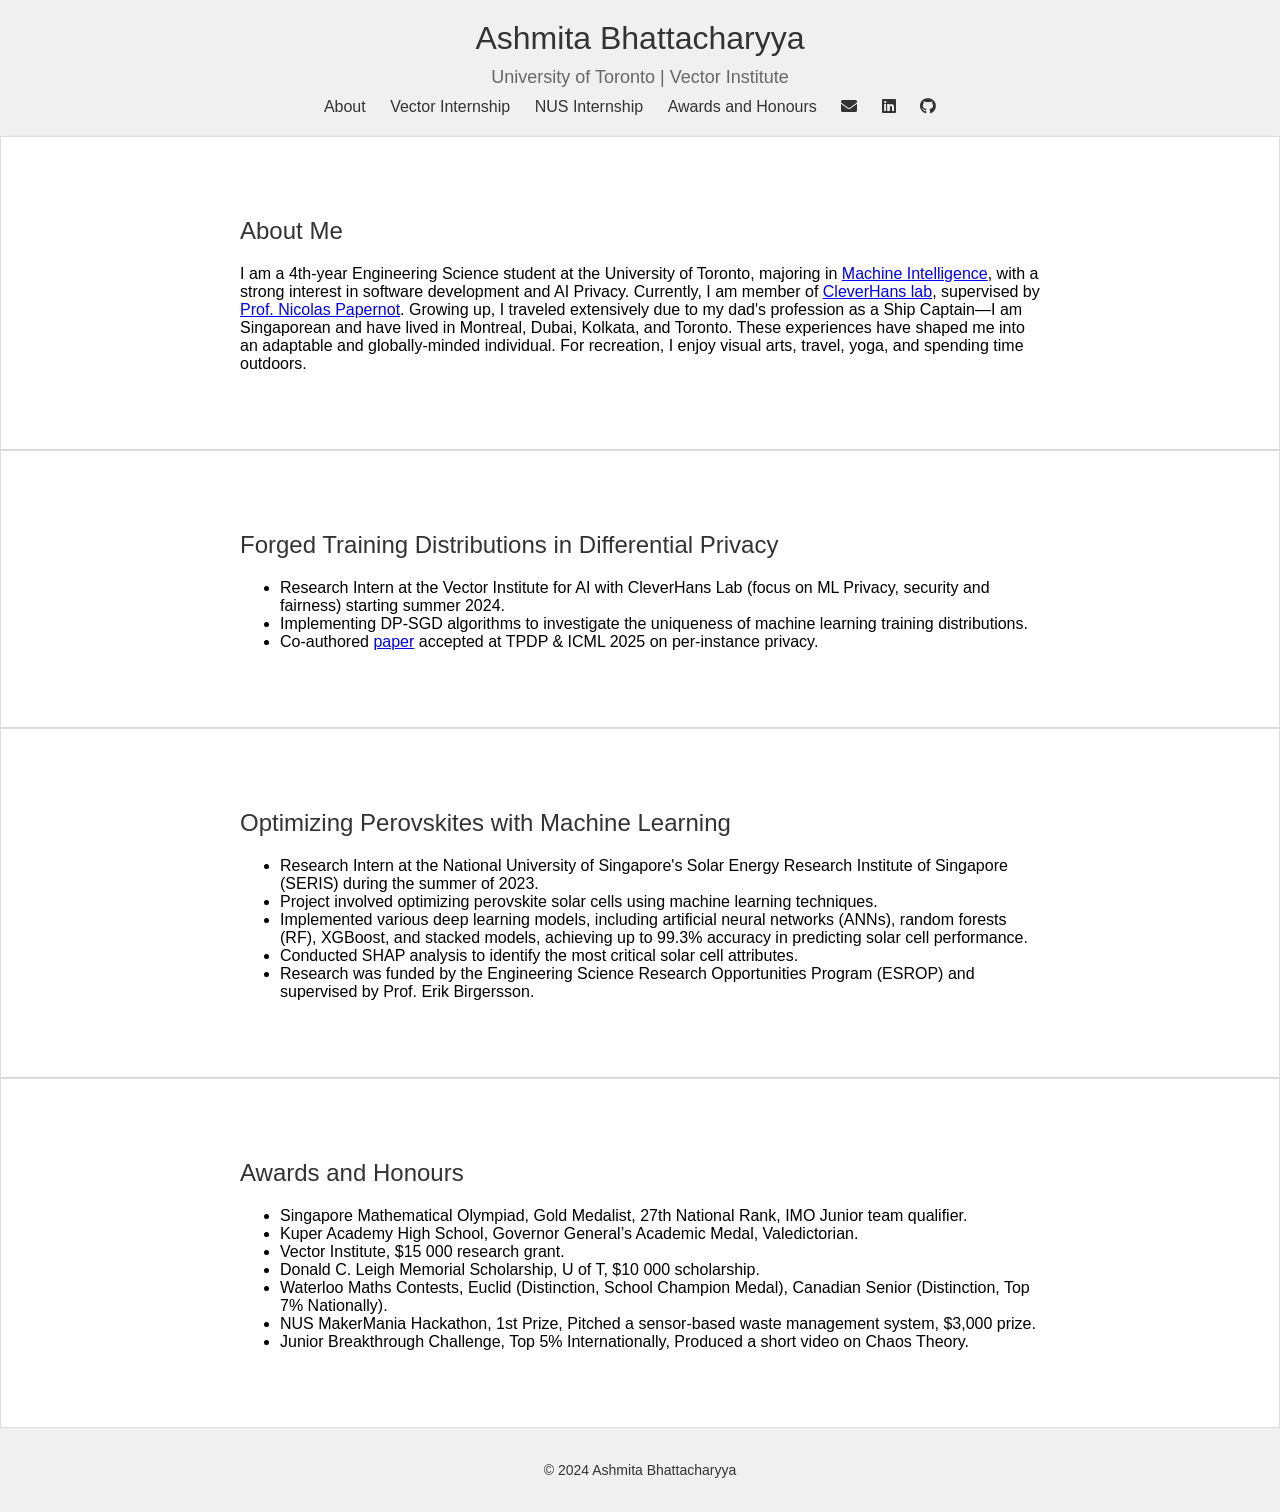
==== index.html @ 78b39b8b "Update index.html" ====
<!DOCTYPE html>
<html lang="en">
<head>
    <meta charset="UTF-8">
    <meta name="viewport" content="width=device-width, initial-scale=1.0">
    <title>Ashmita Bhattacharyya | Engineering Science, University of Toronto | Research Intern @ Vector, CleverHans Lab</title>
    <link rel="stylesheet" href="styles.css">
    <link rel="stylesheet" href="https://cdnjs.cloudflare.com/ajax/libs/font-awesome/5.15.4/css/all.min.css">
</head>
<body>
    <header>
        <h1>Ashmita Bhattacharyya</h1>
        <h2>University of Toronto | Vector Institute </h2>
        <nav>
            <ul>
                <li><a href="#about">About</a></li>
                <li><a href="#vector-internship">Vector Internship</a></li>
                <li><a href="#nus-internship">NUS Internship</a></li>
                <li><a href="#awards-honours">Awards and Honours</a></li>
                <li><a href="mailto:ashmita.bhattacharyya@mail.utoronto.ca"><i class="fas fa-envelope"></i></a></li>
                <li><a href="https://www.linkedin.com/in/ashmita-uoft/"><i class="fab fa-linkedin"></i></a></li>
                <li><a href="https://github.com/ashmxta"><i class="fab fa-github"></i></a></li>
            </ul>
        </nav>
    </header>
    
    <section id="about">
        <div class="container">
            <h2>About Me</h2>
<p>I am a 4th-year Engineering Science student at the University of Toronto, majoring in <a href="https://engsci.utoronto.ca/program/majors/machine-intelligence/">Machine Intelligence</a>, with a strong interest in software development and AI Privacy. Currently, I am member of <a href="https://cleverhans.io/members/ashmita.html">CleverHans lab</a>, supervised by <a href="https://www.papernot.fr/">Prof. Nicolas Papernot</a>. Growing up, I traveled extensively due to my dad's profession as a Ship Captain—I am Singaporean and have lived in Montreal, Dubai, Kolkata, and Toronto. These experiences have shaped me into an adaptable and globally-minded individual. For recreation, I enjoy visual arts, travel, yoga, and spending time outdoors.</p>

        </div>
    </section>
    
    <section id="vector-internship">
        <div class="container">
            <h2>Forged Training Distributions in Differential Privacy</h2>
            <ul>
                <li>Research Intern at the Vector Institute for AI with CleverHans Lab (focus on ML Privacy, security and fairness) starting summer 2024.</li>
                <li>Implementing DP-SGD algorithms to investigate the uniqueness of machine learning training distributions.</li>
                <li>Co-authored <a href="https://arxiv.org/abs/2505.18786">paper</a> accepted at TPDP & ICML 2025 on per-instance privacy.</li>
            </ul>
        </div>
    </section>
    
    <section id="nus-internship">
        <div class="container">
            <h2>Optimizing Perovskites with Machine Learning</h2>
            <ul>
                <li>Research Intern at the National University of Singapore's Solar Energy Research Institute of Singapore (SERIS) during the summer of 2023.</li>
                <li>Project involved optimizing perovskite solar cells using machine learning techniques.</li>
                <li>Implemented various deep learning models, including artificial neural networks (ANNs), random forests (RF), XGBoost, and stacked models, achieving up to 99.3% accuracy in predicting solar cell performance.</li>
                <li>Conducted SHAP analysis to identify the most critical solar cell attributes.</li>
                <li>Research was funded by the Engineering Science Research Opportunities Program (ESROP) and supervised by Prof. Erik Birgersson.</li>
            </ul>
        </div>
    </section>
    
    <section id="awards-honours">
        <div class="container">
            <h2>Awards and Honours</h2>
            <ul>
                <li>Singapore Mathematical Olympiad, Gold Medalist, 27th National Rank, IMO Junior team qualifier.
                <li>Kuper Academy High School, Governor General’s Academic Medal, Valedictorian.
                <li>Vector Institute, $15 000 research grant.
                <li>Donald C. Leigh Memorial Scholarship, U of T, $10 000 scholarship.
                <li>Waterloo Maths Contests, Euclid (Distinction, School Champion Medal), Canadian Senior (Distinction, Top 7% Nationally).
                <li>NUS MakerMania Hackathon, 1st Prize, Pitched a sensor-based waste management system, $3,000 prize.
                <li>Junior Breakthrough Challenge, Top 5% Internationally, Produced a short video on Chaos Theory.
            </ul>
        </div>
    </section>
    
    <footer>
        <p>© 2024 Ashmita Bhattacharyya</p>
    </footer>
</body>
</html>
---- styles.css ----
/* CSS styles for the academic research website */
.fade-in {
    opacity: 0;
    transition: opacity 2s;
}

body {
    font-family: 'Open Sans', sans-serif;
    margin: 0;
    padding: 0;
    background-color: #fafafa;
}

header {
    background-color: #f0f0f0;
    padding: 20px;
    text-align: center;
    box-shadow: 0px 2px 4px rgba(0, 0, 0, 0.1);
}

header h1 {
    margin: 0;
    color: #333;
    font-size: 32px;
    font-weight: 300;
}

header h2 {
    margin: 10px 0;
    color: #666;
    font-size: 18px;
    font-weight: 300;
}

nav ul {
    list-style-type: none;
    margin: 0;
    padding: 0;
}

nav ul li {
    display: inline;
    margin-right: 20px;
}

nav ul li a {
    text-decoration: none;
    color: #333;
    font-size: 16px;
    font-weight: 300;
}

nav ul li a:hover {
    color: #007bff;
}

.container {
    max-width: 800px;
    margin: 0 auto;
    padding: 20px;
}

section {
    padding: 40px 0;
    background-color: #fff;
    border: 1px solid #ddd;
    box-shadow: 0px 2px 4px rgba(0, 0, 0, 0.1);
}

section h2 {
    margin-bottom: 20px;
    color: #333;
    font-size: 24px;
    font-weight: 300;
}

.resume-item {
    margin-bottom: 20px;
}

.resume-title {
    font-weight: 300;
    margin-bottom: 5px;
    color: #333;
    font-size: 18px;
}

.resume-date {
    font-style: italic;
    margin-bottom: 5px;
    color: #666;
    font-size: 16px;
}

.resume-content {
    color: #666;
    font-size: 16px;
    line-height: 1.5;
}

footer {
    background-color: #f0f0f0;
    color: #333;
    text-align: center;
    padding: 20px;
    font-size: 14px;
}
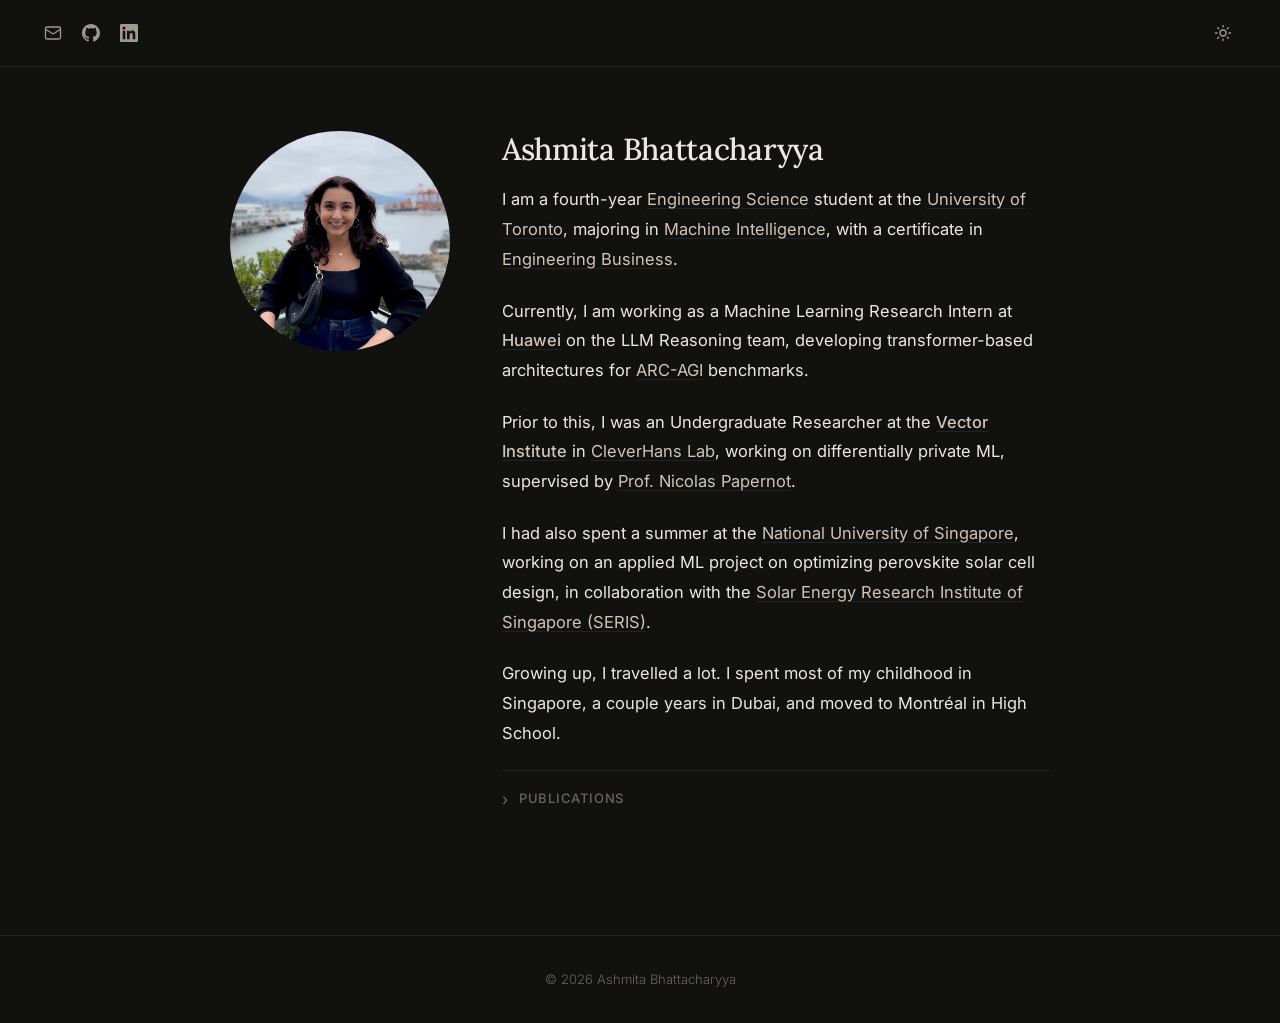
==== commit d431b281: "Major refactors" ====
--- a/index.html
+++ b/index.html
@@ -1,78 +1,78 @@
 <!DOCTYPE html>
-<html lang="en">
+<html lang="en" data-theme="dark">
 <head>
     <meta charset="UTF-8">
     <meta name="viewport" content="width=device-width, initial-scale=1.0">
-    <title>Ashmita Bhattacharyya | Engineering Science, University of Toronto | Research Intern @ Vector, CleverHans Lab</title>
+    <title>Ashmita Bhattacharyya</title>
+    <link rel="preconnect" href="https://fonts.googleapis.com">
+    <link rel="preconnect" href="https://fonts.gstatic.com" crossorigin>
+    <link href="https://fonts.googleapis.com/css2?family=Lora:ital,wght@0,400;0,500;1,400&family=Inter:wght@300;400;500&display=swap" rel="stylesheet">
     <link rel="stylesheet" href="styles.css">
-    <link rel="stylesheet" href="https://cdnjs.cloudflare.com/ajax/libs/font-awesome/5.15.4/css/all.min.css">
 </head>
 <body>
     <header>
-        <h1>Ashmita Bhattacharyya</h1>
-        <h2>University of Toronto | Vector Institute </h2>
-        <nav>
-            <ul>
-                <li><a href="#about">About</a></li>
-                <li><a href="#vector-internship">Vector Internship</a></li>
-                <li><a href="#nus-internship">NUS Internship</a></li>
-                <li><a href="#awards-honours">Awards and Honours</a></li>
-                <li><a href="mailto:ashmita.bhattacharyya@mail.utoronto.ca"><i class="fas fa-envelope"></i></a></li>
-                <li><a href="https://www.linkedin.com/in/ashmita-uoft/"><i class="fab fa-linkedin"></i></a></li>
-                <li><a href="https://github.com/ashmxta"><i class="fab fa-github"></i></a></li>
-            </ul>
-        </nav>
+        <div class="header-left">
+            <a href="mailto:ashmita.bhattacharyya@mail.utoronto.ca" aria-label="Email">
+                <svg xmlns="http://www.w3.org/2000/svg" viewBox="0 0 24 24" fill="none" stroke="currentColor" stroke-width="1.75" stroke-linecap="round" stroke-linejoin="round"><rect x="2" y="4" width="20" height="16" rx="2"/><path d="m22 7-8.97 5.7a1.94 1.94 0 0 1-2.06 0L2 7"/></svg>
+            </a>
+            <a href="https://github.com/ashmxta" aria-label="GitHub" target="_blank" rel="noopener">
+                <svg xmlns="http://www.w3.org/2000/svg" viewBox="0 0 24 24" fill="currentColor"><path d="M12 0C5.37 0 0 5.37 0 12c0 5.3 3.438 9.8 8.205 11.385.6.113.82-.258.82-.577 0-.285-.01-1.04-.015-2.04-3.338.724-4.042-1.61-4.042-1.61-.546-1.385-1.335-1.755-1.335-1.755-1.087-.744.084-.729.084-.729 1.205.084 1.838 1.236 1.838 1.236 1.07 1.835 2.809 1.305 3.495.998.108-.776.417-1.305.76-1.605-2.665-.3-5.466-1.332-5.466-5.93 0-1.31.465-2.38 1.235-3.22-.135-.303-.54-1.523.105-3.176 0 0 1.005-.322 3.3 1.23.96-.267 1.98-.399 3-.405 1.02.006 2.04.138 3 .405 2.28-1.552 3.285-1.23 3.285-1.23.645 1.653.24 2.873.12 3.176.765.84 1.23 1.91 1.23 3.22 0 4.61-2.805 5.625-5.475 5.92.42.36.81 1.096.81 2.22 0 1.606-.015 2.896-.015 3.286 0 .315.21.69.825.57C20.565 21.795 24 17.295 24 12c0-6.63-5.37-12-12-12"/></svg>
+            </a>
+            <a href="https://www.linkedin.com/in/ashmita-uoft/" aria-label="LinkedIn" target="_blank" rel="noopener">
+                <svg xmlns="http://www.w3.org/2000/svg" viewBox="0 0 24 24" fill="currentColor"><path d="M20.447 20.452h-3.554v-5.569c0-1.328-.027-3.037-1.852-3.037-1.853 0-2.136 1.445-2.136 2.939v5.667H9.351V9h3.414v1.561h.046c.477-.9 1.637-1.85 3.37-1.85 3.601 0 4.267 2.37 4.267 5.455v6.286zM5.337 7.433a2.062 2.062 0 0 1-2.063-2.065 2.064 2.064 0 1 1 2.063 2.065zm1.782 13.019H3.555V9h3.564v11.452zM22.225 0H1.771C.792 0 0 .774 0 1.729v20.542C0 23.227.792 24 1.771 24h20.451C23.2 24 24 23.227 24 22.271V1.729C24 .774 23.2 0 22.222 0h.003z"/></svg>
+            </a>
+        </div>
+        <button class="theme-toggle" aria-label="Toggle theme">
+            <svg class="icon-sun" xmlns="http://www.w3.org/2000/svg" viewBox="0 0 24 24" fill="none" stroke="currentColor" stroke-width="1.75" stroke-linecap="round" stroke-linejoin="round"><circle cx="12" cy="12" r="4"/><path d="M12 2v2M12 20v2M4.93 4.93l1.41 1.41M17.66 17.66l1.41 1.41M2 12h2M20 12h2M6.34 17.66l-1.41 1.41M19.07 4.93l-1.41 1.41"/></svg>
+            <svg class="icon-moon" xmlns="http://www.w3.org/2000/svg" viewBox="0 0 24 24" fill="none" stroke="currentColor" stroke-width="1.75" stroke-linecap="round" stroke-linejoin="round"><path d="M12 3a6 6 0 0 0 9 9 9 9 0 1 1-9-9z"/></svg>
+        </button>
     </header>
-    
-    <section id="about">
-        <div class="container">
-            <h2>About Me</h2>
-<p>I am a 4th-year Engineering Science student at the University of Toronto, majoring in <a href="https://engsci.utoronto.ca/program/majors/machine-intelligence/">Machine Intelligence</a>, with a strong interest in software development and AI Privacy. Currently, I am member of <a href="https://cleverhans.io/members/ashmita.html">CleverHans lab</a>, supervised by <a href="https://www.papernot.fr/">Prof. Nicolas Papernot</a>. Growing up, I traveled extensively due to my dad's profession as a Ship Captain—I am Singaporean and have lived in Montreal, Dubai, Kolkata, and Toronto. These experiences have shaped me into an adaptable and globally-minded individual. For recreation, I enjoy visual arts, travel, yoga, and spending time outdoors.</p>
 
+    <main>
+        <div class="layout">
+            <aside class="photo-col">
+                <img class="headshot" src="headshot.jpeg" alt="Ashmita Bhattacharyya">
+            </aside>
+            <div class="text-col">
+                <h1>Ashmita Bhattacharyya</h1>
+
+                <p>I am a fourth-year <a href="https://engsci.utoronto.ca/program/what-is-engsci/" target="_blank" rel="noopener">Engineering Science</a> student at the <a href="https://www.utoronto.ca/" target="_blank" rel="noopener">University of Toronto</a>, majoring in <a href="https://engsci.utoronto.ca/program/majors/machine-intelligence/" target="_blank" rel="noopener">Machine Intelligence</a>, with a certificate in <a href="https://undergrad.engineering.utoronto.ca/academics-registration/engineering-minors-certificates/engineering-business-certificate/" target="_blank" rel="noopener">Engineering Business</a>.</p>
+
+                <p>Currently, I am working as a Machine Learning Research Intern at <a href="https://www.huawei.com/en/corporate-information" target="_blank" rel="noopener"><strong>Huawei</strong></a> on the LLM Reasoning team, developing transformer-based architectures for <a href="https://arcprize.org/arc-agi" target="_blank" rel="noopener">ARC-AGI</a> benchmarks.</p>
+
+                <p>Prior to this, I was an Undergraduate Researcher at the <a href="https://vectorinstitute.ai/" target="_blank" rel="noopener"><strong>Vector Institute</strong></a> in <a href="https://cleverhans.io/" target="_blank" rel="noopener">CleverHans Lab</a>, working on differentially private ML, supervised by <a href="https://www.papernot.fr/" target="_blank" rel="noopener">Prof. Nicolas Papernot</a>.</p>
+
+                <p>I had also spent a summer at the <a href="https://www.nus.edu.sg/" target="_blank" rel="noopener">National University of Singapore</a>, working on an applied ML project on optimizing perovskite solar cell design, in collaboration with the <a href="https://www.seris.nus.edu.sg/" target="_blank" rel="noopener">Solar Energy Research Institute of Singapore (SERIS)</a>.</p>
+
+                <p>Growing up, I travelled a lot. I spent most of my childhood in Singapore, a couple years in Dubai, and moved to Montréal in High School.</p>
+
+                <details>
+                    <summary>Publications</summary>
+                    <div class="details-content">
+                        <div class="publication">
+                            <span class="pub-venue">ICLR 2026, LIT Workshop</span>
+                            <p><a href="https://openreview.net/forum?id=o1KnUEh8Nj#discussion" target="_blank" rel="noopener"><em>One Step Forward and K Steps Back: Better Reasoning with Denoising Recursion Models</em></a></p>
+                        </div>
+                        <div class="publication">
+                            <span class="pub-venue">ICML 2025, TPDP Workshop</span>
+                            <p><a href="https://arxiv.org/abs/2505.18786" target="_blank" rel="noopener"><em>Leveraging Per-Instance Privacy for Machine Unlearning</em></a></p>
+                        </div>
+                    </div>
+                </details>
+            </div>
         </div>
-    </section>
-    
-    <section id="vector-internship">
-        <div class="container">
-            <h2>Forged Training Distributions in Differential Privacy</h2>
-            <ul>
-                <li>Research Intern at the Vector Institute for AI with CleverHans Lab (focus on ML Privacy, security and fairness) starting summer 2024.</li>
-                <li>Implementing DP-SGD algorithms to investigate the uniqueness of machine learning training distributions.</li>
-                <li>Co-authored <a href="https://arxiv.org/abs/2505.18786">paper</a> accepted at TPDP & ICML 2025 on per-instance privacy.</li>
-            </ul>
-        </div>
-    </section>
-    
-    <section id="nus-internship">
-        <div class="container">
-            <h2>Optimizing Perovskites with Machine Learning</h2>
-            <ul>
-                <li>Research Intern at the National University of Singapore's Solar Energy Research Institute of Singapore (SERIS) during the summer of 2023.</li>
-                <li>Project involved optimizing perovskite solar cells using machine learning techniques.</li>
-                <li>Implemented various deep learning models, including artificial neural networks (ANNs), random forests (RF), XGBoost, and stacked models, achieving up to 99.3% accuracy in predicting solar cell performance.</li>
-                <li>Conducted SHAP analysis to identify the most critical solar cell attributes.</li>
-                <li>Research was funded by the Engineering Science Research Opportunities Program (ESROP) and supervised by Prof. Erik Birgersson.</li>
-            </ul>
-        </div>
-    </section>
-    
-    <section id="awards-honours">
-        <div class="container">
-            <h2>Awards and Honours</h2>
-            <ul>
-                <li>Singapore Mathematical Olympiad, Gold Medalist, 27th National Rank, IMO Junior team qualifier.
-                <li>Kuper Academy High School, Governor General’s Academic Medal, Valedictorian.
-                <li>Vector Institute, $15 000 research grant.
-                <li>Donald C. Leigh Memorial Scholarship, U of T, $10 000 scholarship.
-                <li>Waterloo Maths Contests, Euclid (Distinction, School Champion Medal), Canadian Senior (Distinction, Top 7% Nationally).
-                <li>NUS MakerMania Hackathon, 1st Prize, Pitched a sensor-based waste management system, $3,000 prize.
-                <li>Junior Breakthrough Challenge, Top 5% Internationally, Produced a short video on Chaos Theory.
-            </ul>
-        </div>
-    </section>
-    
+    </main>
+
     <footer>
-        <p>© 2024 Ashmita Bhattacharyya</p>
+        <p>© 2026 Ashmita Bhattacharyya</p>
     </footer>
+
+    <script>
+        const toggle = document.querySelector('.theme-toggle');
+        const html = document.documentElement;
+        toggle.addEventListener('click', () => {
+            html.dataset.theme = html.dataset.theme === 'dark' ? 'light' : 'dark';
+        });
+    </script>
 </body>
 </html>
--- a/styles.css
+++ b/styles.css
@@ -1,107 +1,387 @@
-/* CSS styles for the academic research website */
-.fade-in {
-    opacity: 0;
-    transition: opacity 2s;
-}
-
-body {
-    font-family: 'Open Sans', sans-serif;
+/* ── Fonts ─────────────────────────────────────────────────────── */
+/* Lora: serif for headings — editorial, refined                   */
+/* Inter: sans-serif for body — clean, modern                      */
+
+/* ── Theme tokens ──────────────────────────────────────────────── */
+[data-theme="dark"] {
+    --bg:           #111110;
+    --bg-header:    #111110;
+    --surface:      #161614;
+    --text:         #ede8e3;
+    --text-dim:     #a09890;
+    --muted:        #6b6460;
+    --border:       #252320;
+    --link:         #d4c4b4;
+    --link-hover:   #ede8e3;
+    --accent:       #c9a97a;
+}
+
+[data-theme="light"] {
+    --bg:           #f7f4f0;
+    --bg-header:    #f7f4f0;
+    --surface:      #f0ece7;
+    --text:         #1c1917;
+    --text-dim:     #57534e;
+    --muted:        #a8a29e;
+    --border:       #e2ddd8;
+    --link:         #292524;
+    --link-hover:   #000;
+    --accent:       #9a6f3a;
+}
+
+/* ── Reset ─────────────────────────────────────────────────────── */
+*, *::before, *::after {
+    box-sizing: border-box;
     margin: 0;
     padding: 0;
-    background-color: #fafafa;
-}
-
+}
+
+/* ── Base ──────────────────────────────────────────────────────── */
+body {
+    font-family: 'Inter', -apple-system, BlinkMacSystemFont, sans-serif;
+    font-weight: 400;
+    background: var(--bg);
+    color: var(--text);
+    font-size: 16.5px;
+    line-height: 1.8;
+    transition: background 0.25s ease, color 0.25s ease;
+    -webkit-font-smoothing: antialiased;
+}
+
+/* ── Header ────────────────────────────────────────────────────── */
 header {
-    background-color: #f0f0f0;
-    padding: 20px;
+    display: flex;
+    justify-content: space-between;
+    align-items: center;
+    padding: 20px 44px;
+    border-bottom: 1px solid var(--border);
+    position: sticky;
+    top: 0;
+    background: var(--bg-header);
+    z-index: 100;
+    transition: background 0.25s ease, border-color 0.25s ease;
+}
+
+.header-left {
+    display: flex;
+    gap: 20px;
+    align-items: center;
+}
+
+.header-left a {
+    color: var(--text-dim);
+    display: flex;
+    align-items: center;
+    transition: color 0.15s;
+}
+
+.header-left a:hover {
+    color: var(--text);
+}
+
+.header-left svg {
+    width: 18px;
+    height: 18px;
+}
+
+/* ── Theme toggle ──────────────────────────────────────────────── */
+.theme-toggle {
+    background: none;
+    border: none;
+    cursor: pointer;
+    color: var(--text-dim);
+    padding: 4px;
+    display: flex;
+    align-items: center;
+    transition: color 0.15s;
+}
+
+.theme-toggle:hover {
+    color: var(--text);
+}
+
+.theme-toggle svg {
+    width: 18px;
+    height: 18px;
+}
+
+[data-theme="dark"]  .icon-moon { display: none; }
+[data-theme="dark"]  .icon-sun  { display: block; }
+[data-theme="light"] .icon-sun  { display: none; }
+[data-theme="light"] .icon-moon { display: block; }
+
+/* ── Layout ────────────────────────────────────────────────────── */
+main {
+    max-width: 900px;
+    margin: 0 auto;
+    padding: 64px 40px 100px;
+}
+
+.layout {
+    display: flex;
+    gap: 52px;
+    align-items: flex-start;
+}
+
+.photo-col {
+    flex-shrink: 0;
+    width: 220px;
+}
+
+.headshot {
+    width: 220px;
+    height: 220px;
+    border-radius: 50%;
+    object-fit: cover;
+    object-position: center top;
+    display: block;
+    filter: grayscale(8%);
+}
+
+.text-col {
+    flex: 1;
+    min-width: 0;
+}
+
+.text-col h1 {
+    font-family: 'Lora', Georgia, serif;
+    font-size: 1.9rem;
+    font-weight: 500;
+    line-height: 1.2;
+    color: var(--text);
+    margin-bottom: 18px;
+    letter-spacing: -0.01em;
+}
+
+/* ── Content ───────────────────────────────────────────────────── */
+.text-col p {
+    margin-bottom: 22px;
+    color: var(--text);
+}
+
+.text-col strong {
+    font-weight: 500;
+}
+
+.text-col a {
+    color: var(--link);
+    text-decoration: underline;
+    text-underline-offset: 3px;
+    text-decoration-color: var(--border);
+    transition: color 0.15s, text-decoration-color 0.15s;
+}
+
+.text-col a:hover {
+    color: var(--link-hover);
+    text-decoration-color: var(--text-dim);
+}
+
+/* ── Collapsibles ──────────────────────────────────────────────── */
+details {
+    margin-bottom: 22px;
+    border-top: 1px solid var(--border);
+    padding-top: 16px;
+    transition: border-color 0.25s ease;
+}
+
+summary {
+    cursor: pointer;
+    list-style: none;
+    display: flex;
+    align-items: center;
+    gap: 10px;
+    font-size: 13px;
+    font-weight: 500;
+    letter-spacing: 0.06em;
+    text-transform: uppercase;
+    color: var(--muted);
+    padding-bottom: 2px;
+    user-select: none;
+    width: fit-content;
+    transition: color 0.15s;
+}
+
+summary:hover {
+    color: var(--text-dim);
+}
+
+summary::-webkit-details-marker {
+    display: none;
+}
+
+summary::before {
+    content: '›';
+    font-size: 16px;
+    line-height: 1;
+    display: inline-block;
+    transition: transform 0.18s ease;
+}
+
+details[open] summary::before {
+    transform: rotate(90deg);
+}
+
+.details-content {
+    padding: 20px 0 4px 0;
+}
+
+/* internship entries */
+.internship {
+    margin-bottom: 6px;
+}
+
+.internship-header {
+    display: flex;
+    justify-content: space-between;
+    align-items: baseline;
+    gap: 12px;
+    margin-bottom: 3px;
+    flex-wrap: wrap;
+}
+
+.org {
+    font-weight: 500;
+    font-size: 14.5px;
+    color: var(--text);
+}
+
+.date {
+    font-size: 13px;
+    color: var(--muted);
+    white-space: nowrap;
+    font-weight: 300;
+}
+
+.role {
+    font-size: 13px;
+    color: var(--muted);
+    margin-bottom: 10px;
+    font-weight: 300;
+}
+
+.internship p {
+    font-size: 14.5px;
+    color: var(--text-dim);
+    line-height: 1.75;
+}
+
+/* publications */
+.publication {
+    margin-bottom: 20px;
+}
+
+.publication:last-child {
+    margin-bottom: 0;
+}
+
+.pub-venue {
+    display: block;
+    font-size: 12px;
+    font-weight: 500;
+    letter-spacing: 0.05em;
+    text-transform: uppercase;
+    color: var(--accent);
+    margin-bottom: 4px;
+}
+
+.publication p {
+    font-size: 14.5px;
+    color: var(--text-dim);
+    line-height: 1.65;
+}
+
+.publication p em {
+    font-family: 'Lora', Georgia, serif;
+    font-size: 15px;
+    color: var(--text);
+    font-style: italic;
+}
+
+.publication a {
+    color: var(--text);
+    text-decoration: underline;
+    text-underline-offset: 3px;
+    text-decoration-color: var(--border);
+    transition: text-decoration-color 0.15s;
+}
+
+.publication a:hover {
+    text-decoration-color: var(--text-dim);
+}
+
+/* awards */
+.awards-list {
+    list-style: none;
+    padding: 0;
+}
+
+.awards-list li {
+    font-size: 14.5px;
+    color: var(--text-dim);
+    line-height: 1.65;
+    padding: 8px 0;
+    border-bottom: 1px solid var(--border);
+    display: flex;
+    gap: 10px;
+    flex-wrap: wrap;
+}
+
+.awards-list li:last-child {
+    border-bottom: none;
+}
+
+.award-name {
+    font-weight: 500;
+    color: var(--text);
+    white-space: nowrap;
+}
+
+/* ── Footer ────────────────────────────────────────────────────── */
+footer {
     text-align: center;
-    box-shadow: 0px 2px 4px rgba(0, 0, 0, 0.1);
-}
-
-header h1 {
-    margin: 0;
-    color: #333;
-    font-size: 32px;
+    padding: 32px 24px;
+    font-size: 13px;
     font-weight: 300;
-}
-
-header h2 {
-    margin: 10px 0;
-    color: #666;
-    font-size: 18px;
-    font-weight: 300;
-}
-
-nav ul {
-    list-style-type: none;
-    margin: 0;
-    padding: 0;
-}
-
-nav ul li {
-    display: inline;
-    margin-right: 20px;
-}
-
-nav ul li a {
-    text-decoration: none;
-    color: #333;
-    font-size: 16px;
-    font-weight: 300;
-}
-
-nav ul li a:hover {
-    color: #007bff;
-}
-
-.container {
-    max-width: 800px;
-    margin: 0 auto;
-    padding: 20px;
-}
-
-section {
-    padding: 40px 0;
-    background-color: #fff;
-    border: 1px solid #ddd;
-    box-shadow: 0px 2px 4px rgba(0, 0, 0, 0.1);
-}
-
-section h2 {
-    margin-bottom: 20px;
-    color: #333;
-    font-size: 24px;
-    font-weight: 300;
-}
-
-.resume-item {
-    margin-bottom: 20px;
-}
-
-.resume-title {
-    font-weight: 300;
-    margin-bottom: 5px;
-    color: #333;
-    font-size: 18px;
-}
-
-.resume-date {
-    font-style: italic;
-    margin-bottom: 5px;
-    color: #666;
-    font-size: 16px;
-}
-
-.resume-content {
-    color: #666;
-    font-size: 16px;
-    line-height: 1.5;
-}
-
-footer {
-    background-color: #f0f0f0;
-    color: #333;
-    text-align: center;
-    padding: 20px;
-    font-size: 14px;
-}
+    color: var(--muted);
+    border-top: 1px solid var(--border);
+    transition: border-color 0.25s ease;
+}
+
+/* ── Responsive ────────────────────────────────────────────────── */
+@media (max-width: 600px) {
+    header {
+        padding: 18px 20px;
+    }
+
+    main {
+        padding: 40px 20px 80px;
+    }
+
+    .layout {
+        flex-direction: column;
+        gap: 24px;
+    }
+
+    .photo-col {
+        width: auto;
+    }
+
+    .headshot {
+        width: 110px;
+        height: 110px;
+    }
+
+    .text-col h1 {
+        font-size: 1.5rem;
+    }
+
+    .internship-header {
+        flex-direction: column;
+        gap: 1px;
+    }
+
+    .awards-list li {
+        flex-direction: column;
+        gap: 2px;
+    }
+}
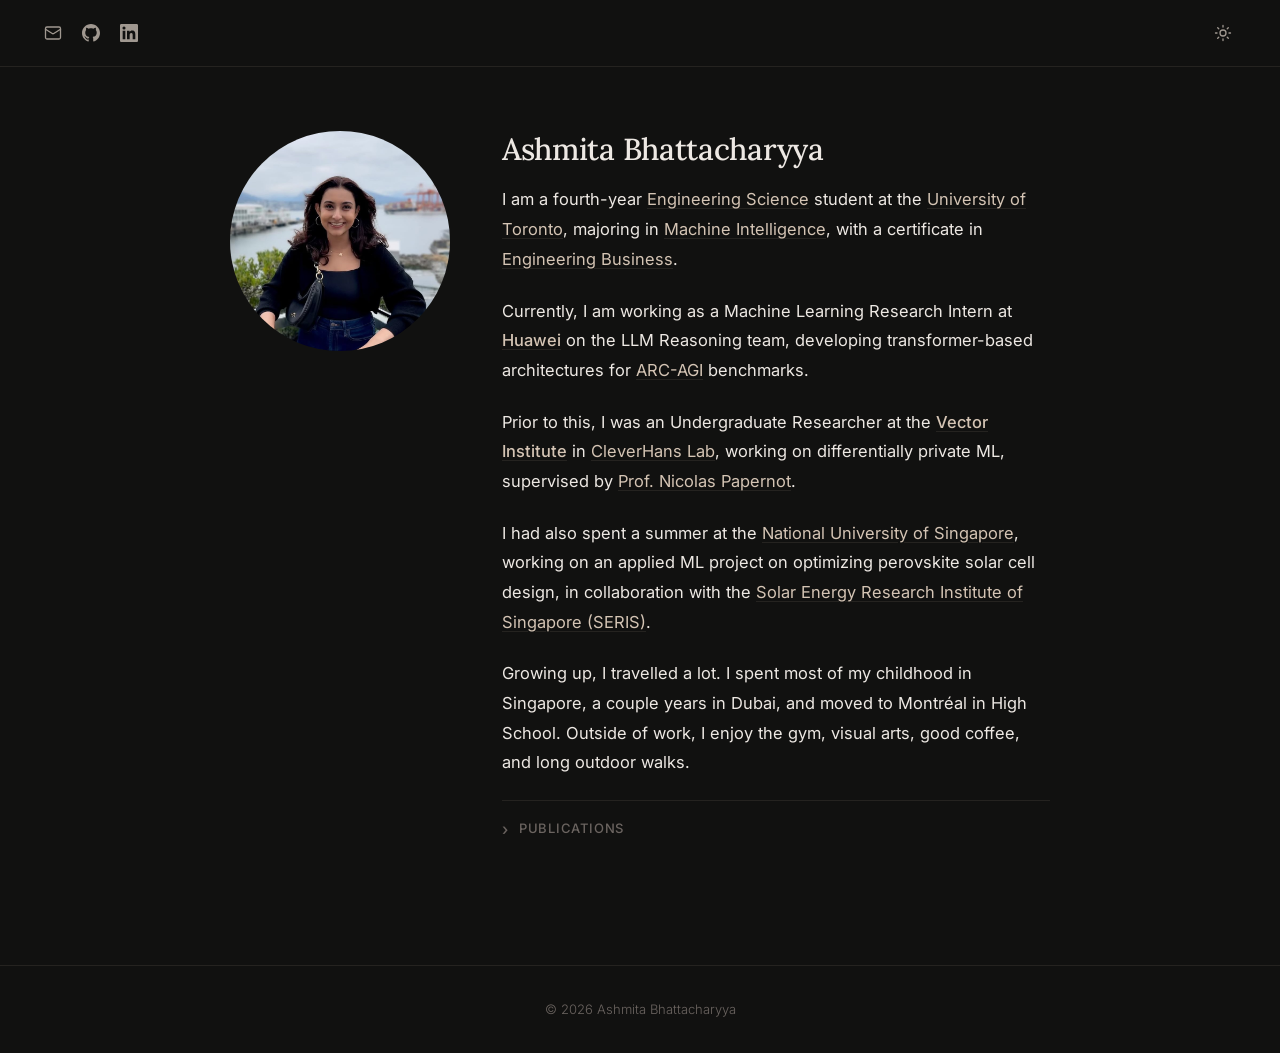
==== commit d8f1d15a: "Personality edit" ====
--- a/index.html
+++ b/index.html
@@ -44,7 +44,7 @@
 
                 <p>I had also spent a summer at the <a href="https://www.nus.edu.sg/" target="_blank" rel="noopener">National University of Singapore</a>, working on an applied ML project on optimizing perovskite solar cell design, in collaboration with the <a href="https://www.seris.nus.edu.sg/" target="_blank" rel="noopener">Solar Energy Research Institute of Singapore (SERIS)</a>.</p>
 
-                <p>Growing up, I travelled a lot. I spent most of my childhood in Singapore, a couple years in Dubai, and moved to Montréal in High School.</p>
+                <p>Growing up, I travelled a lot. I spent most of my childhood in Singapore, a couple years in Dubai, and moved to Montréal in High School. Outside of work, I enjoy the gym, visual arts, good coffee, and long outdoor walks.</p>
 
                 <details>
                     <summary>Publications</summary>
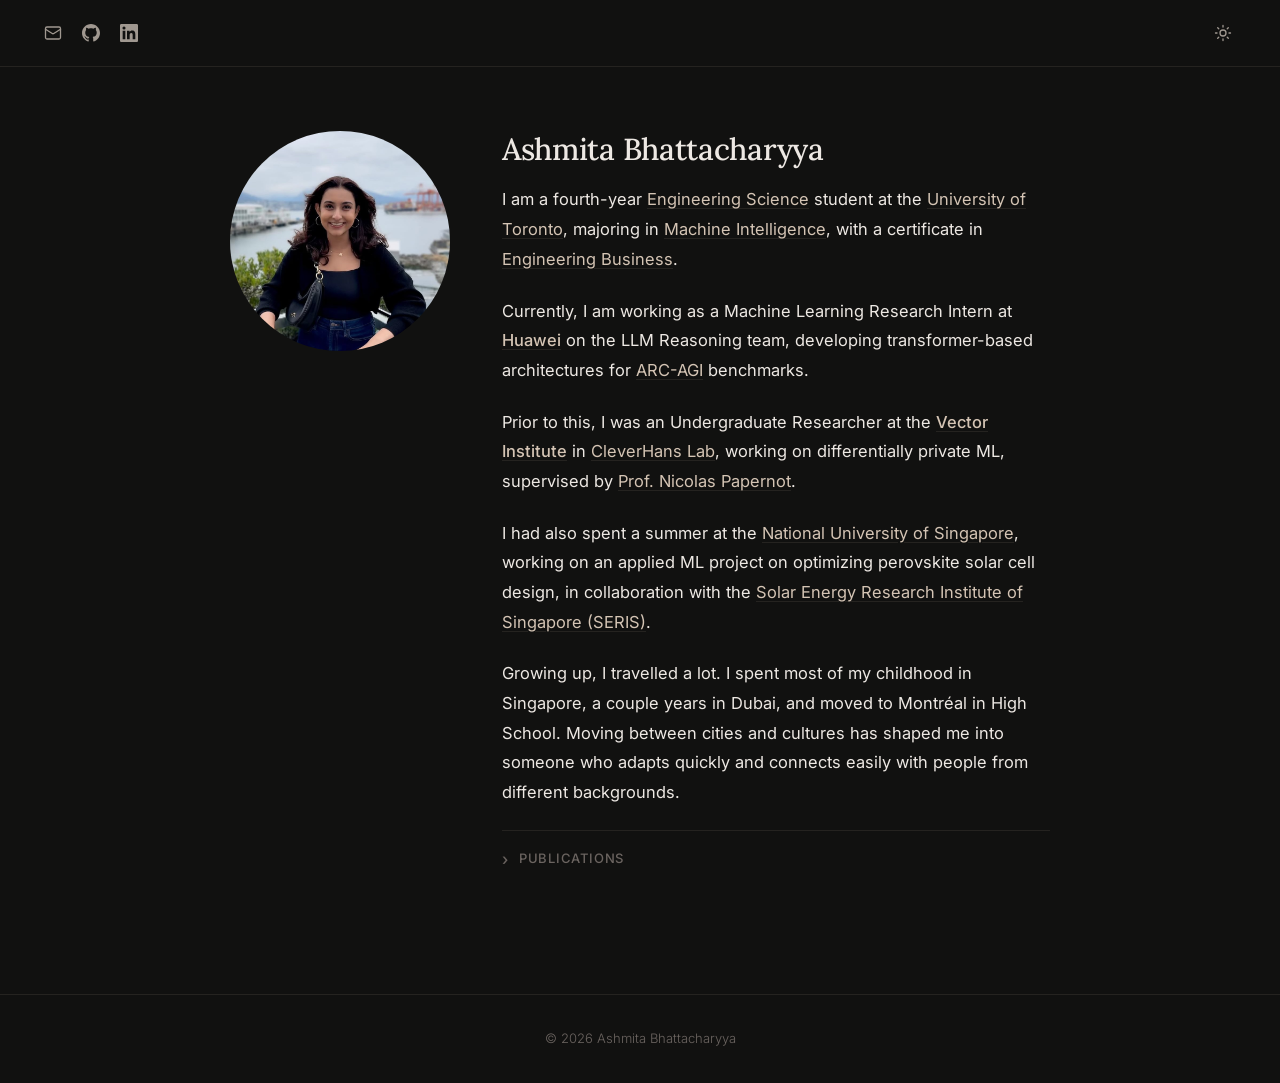
==== commit f2934e1d: "Minor textual changes" ====
--- a/index.html
+++ b/index.html
@@ -44,7 +44,7 @@
 
                 <p>I had also spent a summer at the <a href="https://www.nus.edu.sg/" target="_blank" rel="noopener">National University of Singapore</a>, working on an applied ML project on optimizing perovskite solar cell design, in collaboration with the <a href="https://www.seris.nus.edu.sg/" target="_blank" rel="noopener">Solar Energy Research Institute of Singapore (SERIS)</a>.</p>
 
-                <p>Growing up, I travelled a lot. I spent most of my childhood in Singapore, a couple years in Dubai, and moved to Montréal in High School. Outside of work, I enjoy the gym, visual arts, good coffee, and long outdoor walks.</p>
+                <p>Growing up, I travelled a lot. I spent most of my childhood in Singapore, a couple years in Dubai, and moved to Montréal in High School. Moving between cities and cultures has shaped me into someone who adapts quickly and connects easily with people from different backgrounds.</p>
 
                 <details>
                     <summary>Publications</summary>
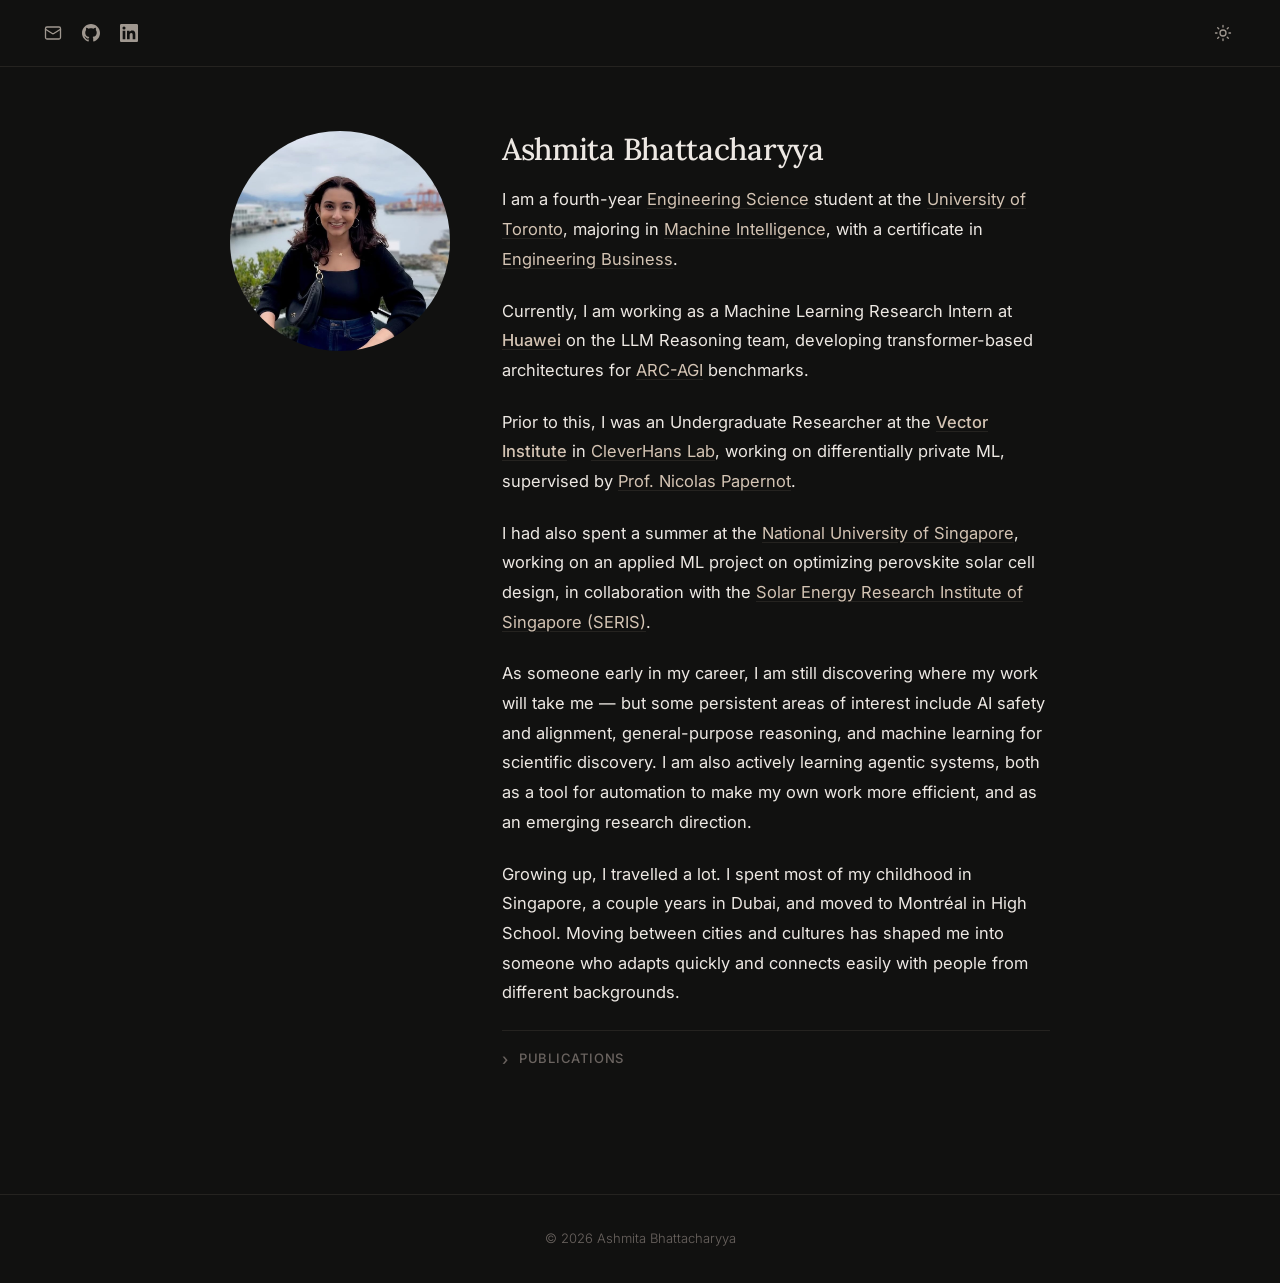
==== commit a9f12ed1: "Research interests section added" ====
--- a/index.html
+++ b/index.html
@@ -44,6 +44,8 @@
 
                 <p>I had also spent a summer at the <a href="https://www.nus.edu.sg/" target="_blank" rel="noopener">National University of Singapore</a>, working on an applied ML project on optimizing perovskite solar cell design, in collaboration with the <a href="https://www.seris.nus.edu.sg/" target="_blank" rel="noopener">Solar Energy Research Institute of Singapore (SERIS)</a>.</p>
 
+                <p>As someone early in my career, I am still discovering where my work will take me — but some persistent areas of interest include AI safety and alignment, general-purpose reasoning, and machine learning for scientific discovery. I am also actively learning agentic systems, both as a tool for automation to make my own work more efficient, and as an emerging research direction.</p>
+
                 <p>Growing up, I travelled a lot. I spent most of my childhood in Singapore, a couple years in Dubai, and moved to Montréal in High School. Moving between cities and cultures has shaped me into someone who adapts quickly and connects easily with people from different backgrounds.</p>
 
                 <details>
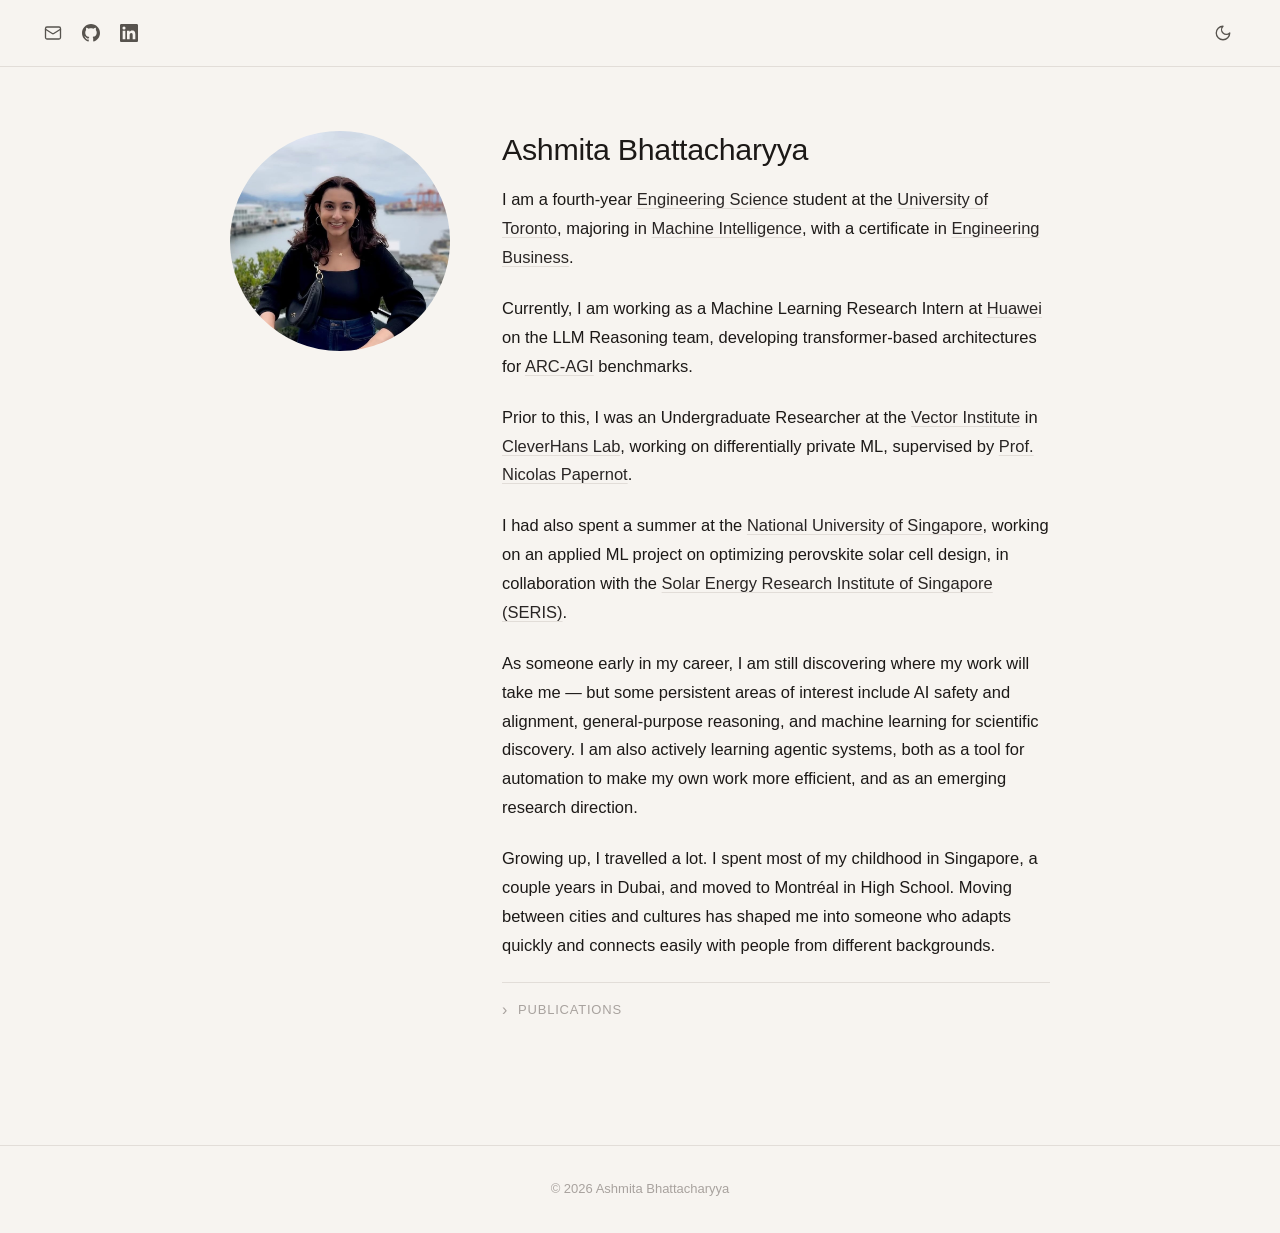
==== commit 2fce996a: "Font / start page changes" ====
--- a/index.html
+++ b/index.html
@@ -1,12 +1,9 @@
 <!DOCTYPE html>
-<html lang="en" data-theme="dark">
+<html lang="en" data-theme="light">
 <head>
     <meta charset="UTF-8">
     <meta name="viewport" content="width=device-width, initial-scale=1.0">
     <title>Ashmita Bhattacharyya</title>
-    <link rel="preconnect" href="https://fonts.googleapis.com">
-    <link rel="preconnect" href="https://fonts.gstatic.com" crossorigin>
-    <link href="https://fonts.googleapis.com/css2?family=Lora:ital,wght@0,400;0,500;1,400&family=Inter:wght@300;400;500&display=swap" rel="stylesheet">
     <link rel="stylesheet" href="styles.css">
 </head>
 <body>
--- a/styles.css
+++ b/styles.css
@@ -1,6 +1,5 @@
 /* ── Fonts ─────────────────────────────────────────────────────── */
-/* Lora: serif for headings — editorial, refined                   */
-/* Inter: sans-serif for body — clean, modern                      */
+/* Inter: body, Lora: headings */
 
 /* ── Theme tokens ──────────────────────────────────────────────── */
 [data-theme="dark"] {
@@ -38,12 +37,12 @@
 
 /* ── Base ──────────────────────────────────────────────────────── */
 body {
-    font-family: 'Inter', -apple-system, BlinkMacSystemFont, sans-serif;
+    font-family: 'Geist', -apple-system, BlinkMacSystemFont, sans-serif;
     font-weight: 400;
     background: var(--bg);
     color: var(--text);
     font-size: 16.5px;
-    line-height: 1.8;
+    line-height: 1.75;
     transition: background 0.25s ease, color 0.25s ease;
     -webkit-font-smoothing: antialiased;
 }
@@ -144,7 +143,7 @@
 }
 
 .text-col h1 {
-    font-family: 'Lora', Georgia, serif;
+    font-family: 'Geist', -apple-system, BlinkMacSystemFont, sans-serif;
     font-size: 1.9rem;
     font-weight: 500;
     line-height: 1.2;
@@ -291,7 +290,7 @@
 }
 
 .publication p em {
-    font-family: 'Lora', Georgia, serif;
+    font-family: 'Geist', -apple-system, BlinkMacSystemFont, sans-serif;
     font-size: 15px;
     color: var(--text);
     font-style: italic;
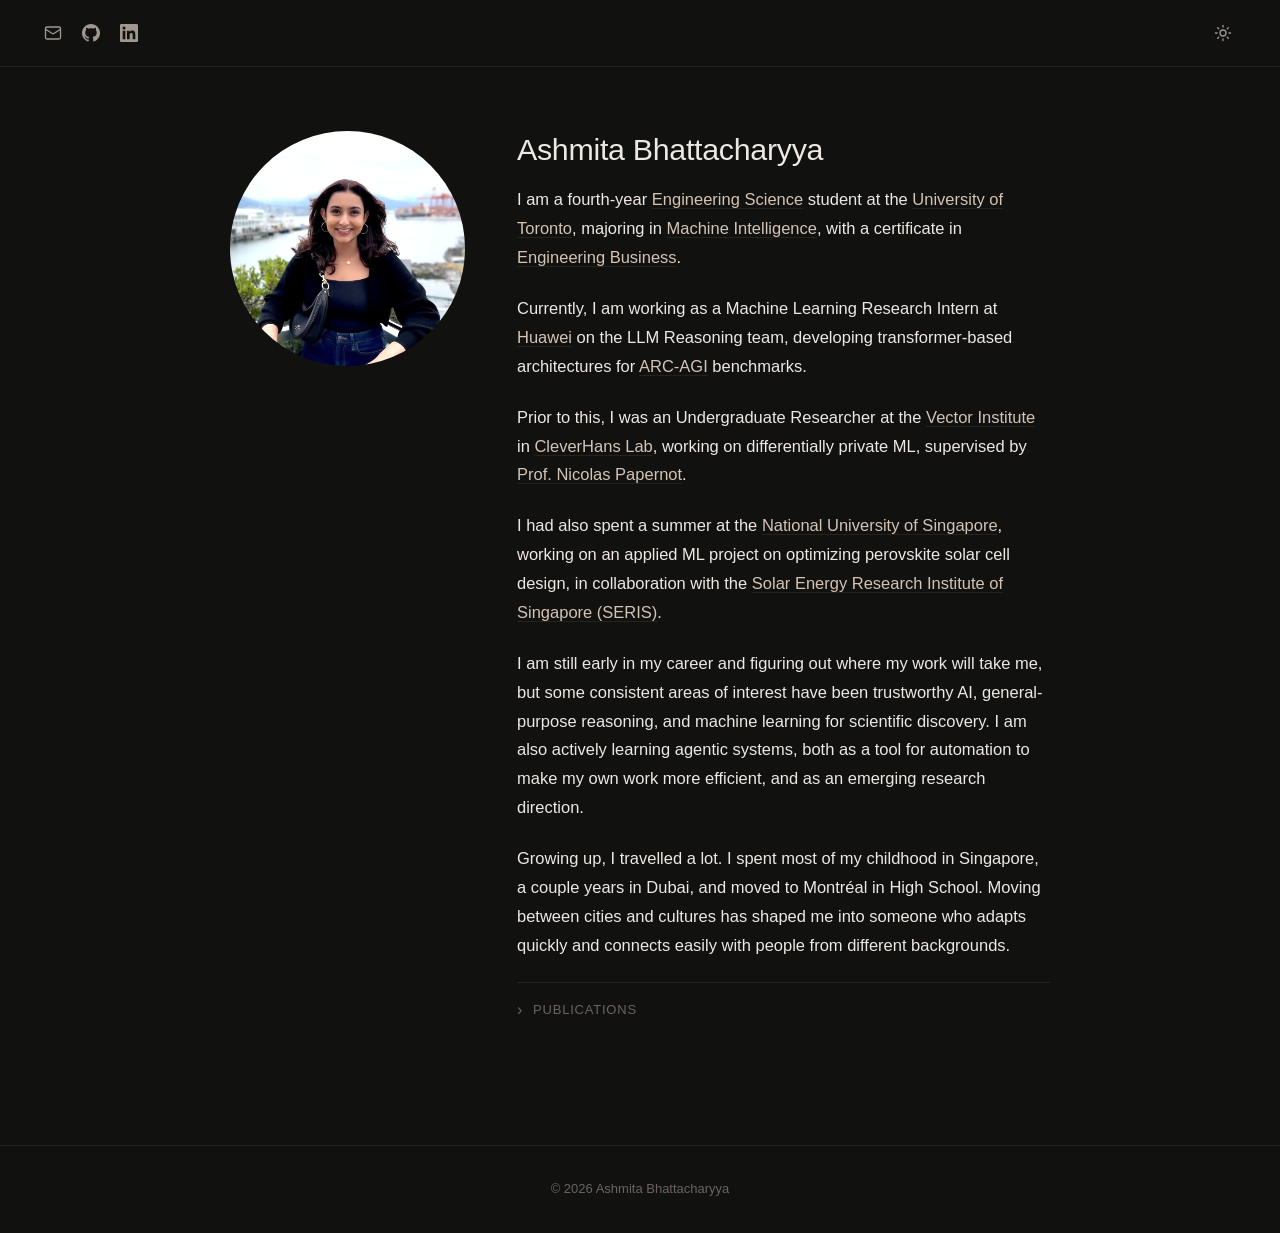
==== commit ef8466db: "Formatting changes" ====
--- a/index.html
+++ b/index.html
@@ -1,5 +1,5 @@
 <!DOCTYPE html>
-<html lang="en" data-theme="light">
+<html lang="en" data-theme="dark">
 <head>
     <meta charset="UTF-8">
     <meta name="viewport" content="width=device-width, initial-scale=1.0">
@@ -41,7 +41,7 @@
 
                 <p>I had also spent a summer at the <a href="https://www.nus.edu.sg/" target="_blank" rel="noopener">National University of Singapore</a>, working on an applied ML project on optimizing perovskite solar cell design, in collaboration with the <a href="https://www.seris.nus.edu.sg/" target="_blank" rel="noopener">Solar Energy Research Institute of Singapore (SERIS)</a>.</p>
 
-                <p>As someone early in my career, I am still discovering where my work will take me — but some persistent areas of interest include AI safety and alignment, general-purpose reasoning, and machine learning for scientific discovery. I am also actively learning agentic systems, both as a tool for automation to make my own work more efficient, and as an emerging research direction.</p>
+                <p>I am still early in my career and figuring out where my work will take me, but some consistent areas of interest have been trustworthy AI, general-purpose reasoning, and machine learning for scientific discovery. I am also actively learning agentic systems, both as a tool for automation to make my own work more efficient, and as an emerging research direction.</p>
 
                 <p>Growing up, I travelled a lot. I spent most of my childhood in Singapore, a couple years in Dubai, and moved to Montréal in High School. Moving between cities and cultures has shaped me into someone who adapts quickly and connects easily with people from different backgrounds.</p>
 
--- a/styles.css
+++ b/styles.css
@@ -124,17 +124,17 @@
 
 .photo-col {
     flex-shrink: 0;
-    width: 220px;
+    width: 235px;
 }
 
 .headshot {
-    width: 220px;
-    height: 220px;
+    width: 235px;
+    height: 235px;
     border-radius: 50%;
     object-fit: cover;
     object-position: center top;
     display: block;
-    filter: grayscale(8%);
+    filter: grayscale(8%) brightness(1.25);
 }
 
 .text-col {
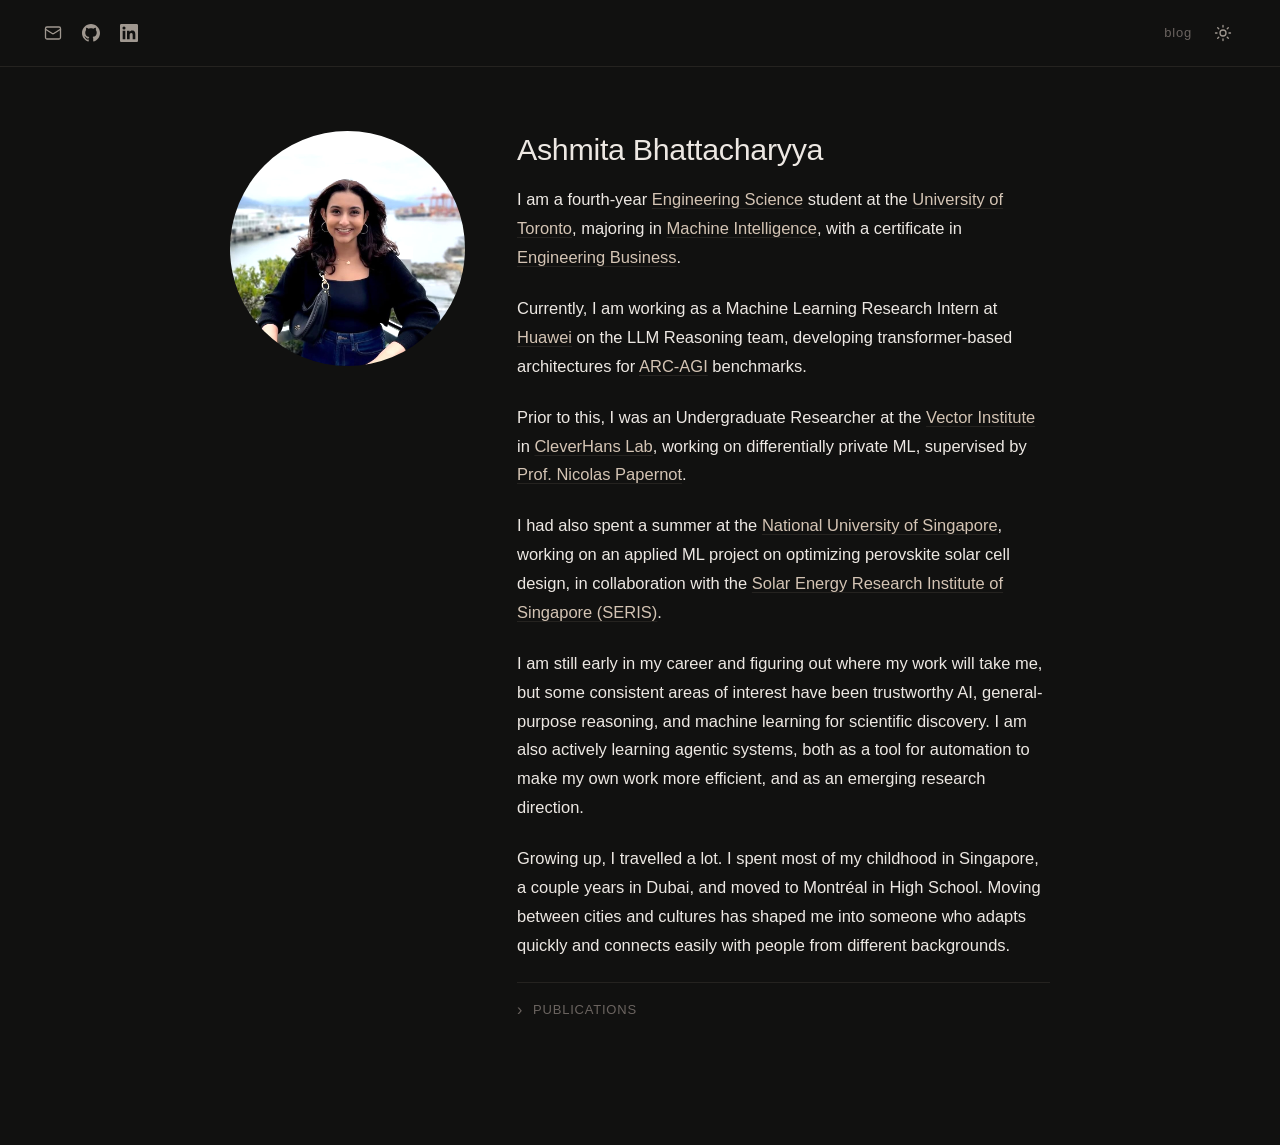
==== commit 1b938670: "Add blog section with welcome post - Blog link added to header beside theme toggle - Blog index page" ====
--- a/index.html
+++ b/index.html
@@ -19,10 +19,13 @@
                 <svg xmlns="http://www.w3.org/2000/svg" viewBox="0 0 24 24" fill="currentColor"><path d="M20.447 20.452h-3.554v-5.569c0-1.328-.027-3.037-1.852-3.037-1.853 0-2.136 1.445-2.136 2.939v5.667H9.351V9h3.414v1.561h.046c.477-.9 1.637-1.85 3.37-1.85 3.601 0 4.267 2.37 4.267 5.455v6.286zM5.337 7.433a2.062 2.062 0 0 1-2.063-2.065 2.064 2.064 0 1 1 2.063 2.065zm1.782 13.019H3.555V9h3.564v11.452zM22.225 0H1.771C.792 0 0 .774 0 1.729v20.542C0 23.227.792 24 1.771 24h20.451C23.2 24 24 23.227 24 22.271V1.729C24 .774 23.2 0 22.222 0h.003z"/></svg>
             </a>
         </div>
-        <button class="theme-toggle" aria-label="Toggle theme">
+        <div class="header-right">
+            <a href="blog.html" class="blog-link">blog</a>
+            <button class="theme-toggle" aria-label="Toggle theme">
             <svg class="icon-sun" xmlns="http://www.w3.org/2000/svg" viewBox="0 0 24 24" fill="none" stroke="currentColor" stroke-width="1.75" stroke-linecap="round" stroke-linejoin="round"><circle cx="12" cy="12" r="4"/><path d="M12 2v2M12 20v2M4.93 4.93l1.41 1.41M17.66 17.66l1.41 1.41M2 12h2M20 12h2M6.34 17.66l-1.41 1.41M19.07 4.93l-1.41 1.41"/></svg>
             <svg class="icon-moon" xmlns="http://www.w3.org/2000/svg" viewBox="0 0 24 24" fill="none" stroke="currentColor" stroke-width="1.75" stroke-linecap="round" stroke-linejoin="round"><path d="M12 3a6 6 0 0 0 9 9 9 9 0 1 1-9-9z"/></svg>
         </button>
+        </div>
     </header>
 
     <main>
@@ -62,9 +65,7 @@
         </div>
     </main>
 
-    <footer>
-        <p>© 2026 Ashmita Bhattacharyya</p>
-    </footer>
+
 
     <script>
         const toggle = document.querySelector('.theme-toggle');
--- a/styles.css
+++ b/styles.css
@@ -83,6 +83,27 @@
     height: 18px;
 }
 
+/* ── Header right ──────────────────────────────────────────────── */
+.header-right {
+    display: flex;
+    align-items: center;
+    gap: 18px;
+}
+
+.blog-link {
+    font-size: 13px;
+    font-weight: 500;
+    letter-spacing: 0.06em;
+    text-transform: lowercase;
+    color: var(--muted);
+    text-decoration: none;
+    transition: color 0.15s;
+}
+
+.blog-link:hover {
+    color: var(--text);
+}
+
 /* ── Theme toggle ──────────────────────────────────────────────── */
 .theme-toggle {
     background: none;
@@ -335,6 +356,158 @@
     white-space: nowrap;
 }
 
+/* ── Blog index ────────────────────────────────────────────────── */
+.blog-index-container {
+    max-width: 640px;
+    margin: 0 auto;
+    padding: 64px 40px 100px;
+}
+
+.blog-index-title {
+    font-family: 'Geist', -apple-system, BlinkMacSystemFont, sans-serif;
+    font-size: 1.9rem;
+    font-weight: 500;
+    color: var(--text);
+    margin-bottom: 40px;
+    letter-spacing: -0.01em;
+}
+
+.post-list {
+    list-style: none;
+    padding: 0;
+}
+
+.post-item {
+    border-top: 1px solid var(--border);
+    transition: border-color 0.25s ease;
+}
+
+.post-item:last-child {
+    border-bottom: 1px solid var(--border);
+}
+
+.post-item-link {
+    display: flex;
+    justify-content: space-between;
+    align-items: baseline;
+    gap: 16px;
+    padding: 16px 0;
+    text-decoration: none;
+    color: var(--text);
+    transition: color 0.15s;
+}
+
+.post-item-link:hover .post-item-title {
+    color: var(--link-hover);
+}
+
+.post-item-title {
+    font-size: 15px;
+    font-weight: 400;
+    color: var(--text);
+    transition: color 0.15s;
+}
+
+.post-item-date {
+    font-size: 13px;
+    color: var(--muted);
+    white-space: nowrap;
+    font-weight: 300;
+}
+
+/* ── Blog post ─────────────────────────────────────────────────── */
+.post-main {
+    max-width: 900px;
+    margin: 0 auto;
+    padding: 0;
+}
+
+.post-container {
+    max-width: 640px;
+    margin: 0 auto;
+    padding: 64px 40px 100px;
+}
+
+.post-breadcrumb {
+    margin-bottom: 36px;
+}
+
+.post-breadcrumb a {
+    font-size: 13px;
+    font-weight: 500;
+    letter-spacing: 0.04em;
+    color: var(--muted);
+    text-decoration: none;
+    transition: color 0.15s;
+}
+
+.post-breadcrumb a:hover {
+    color: var(--text);
+}
+
+.post-header {
+    margin-bottom: 36px;
+    padding-bottom: 24px;
+    border-bottom: 1px solid var(--border);
+}
+
+.post-title {
+    font-family: 'Geist', -apple-system, BlinkMacSystemFont, sans-serif;
+    font-size: 1.9rem;
+    font-weight: 500;
+    color: var(--text);
+    margin-bottom: 8px;
+    letter-spacing: -0.01em;
+    line-height: 1.2;
+}
+
+.post-date {
+    font-size: 13px;
+    color: var(--muted);
+    font-weight: 300;
+    display: block;
+}
+
+.post-body p {
+    margin-bottom: 22px;
+    color: var(--text);
+    line-height: 1.75;
+}
+
+.post-body h2 {
+    font-family: 'Geist', -apple-system, BlinkMacSystemFont, sans-serif;
+    font-size: 1rem;
+    font-weight: 500;
+    color: var(--text);
+    margin-top: 36px;
+    margin-bottom: 12px;
+    letter-spacing: -0.01em;
+}
+
+.post-body ul, .post-body ol {
+    padding-left: 1.4em;
+    margin-bottom: 22px;
+    color: var(--text);
+}
+
+.post-body li {
+    margin-bottom: 6px;
+    line-height: 1.75;
+}
+
+.post-body a {
+    color: var(--link);
+    text-decoration: underline;
+    text-underline-offset: 3px;
+    text-decoration-color: var(--border);
+    transition: color 0.15s, text-decoration-color 0.15s;
+}
+
+.post-body a:hover {
+    color: var(--link-hover);
+    text-decoration-color: var(--text-dim);
+}
+
 /* ── Footer ────────────────────────────────────────────────────── */
 footer {
     text-align: center;
